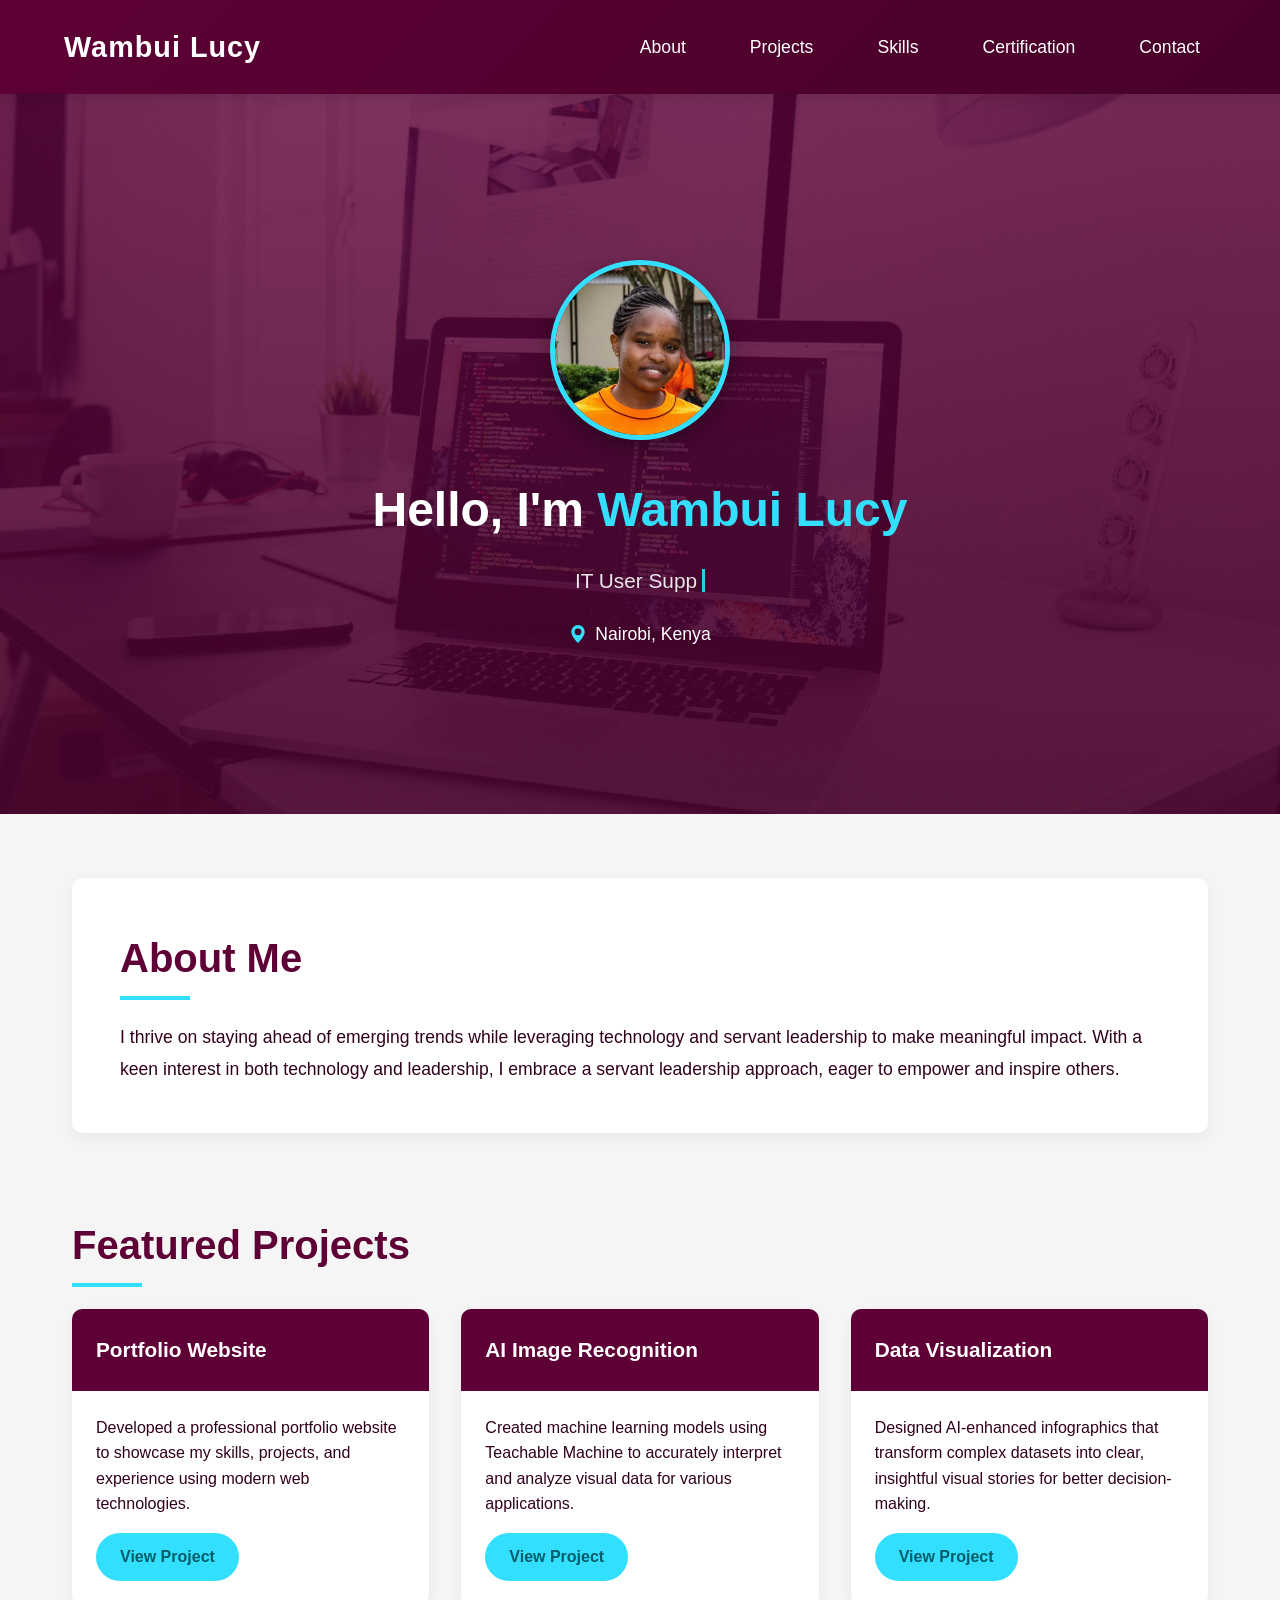
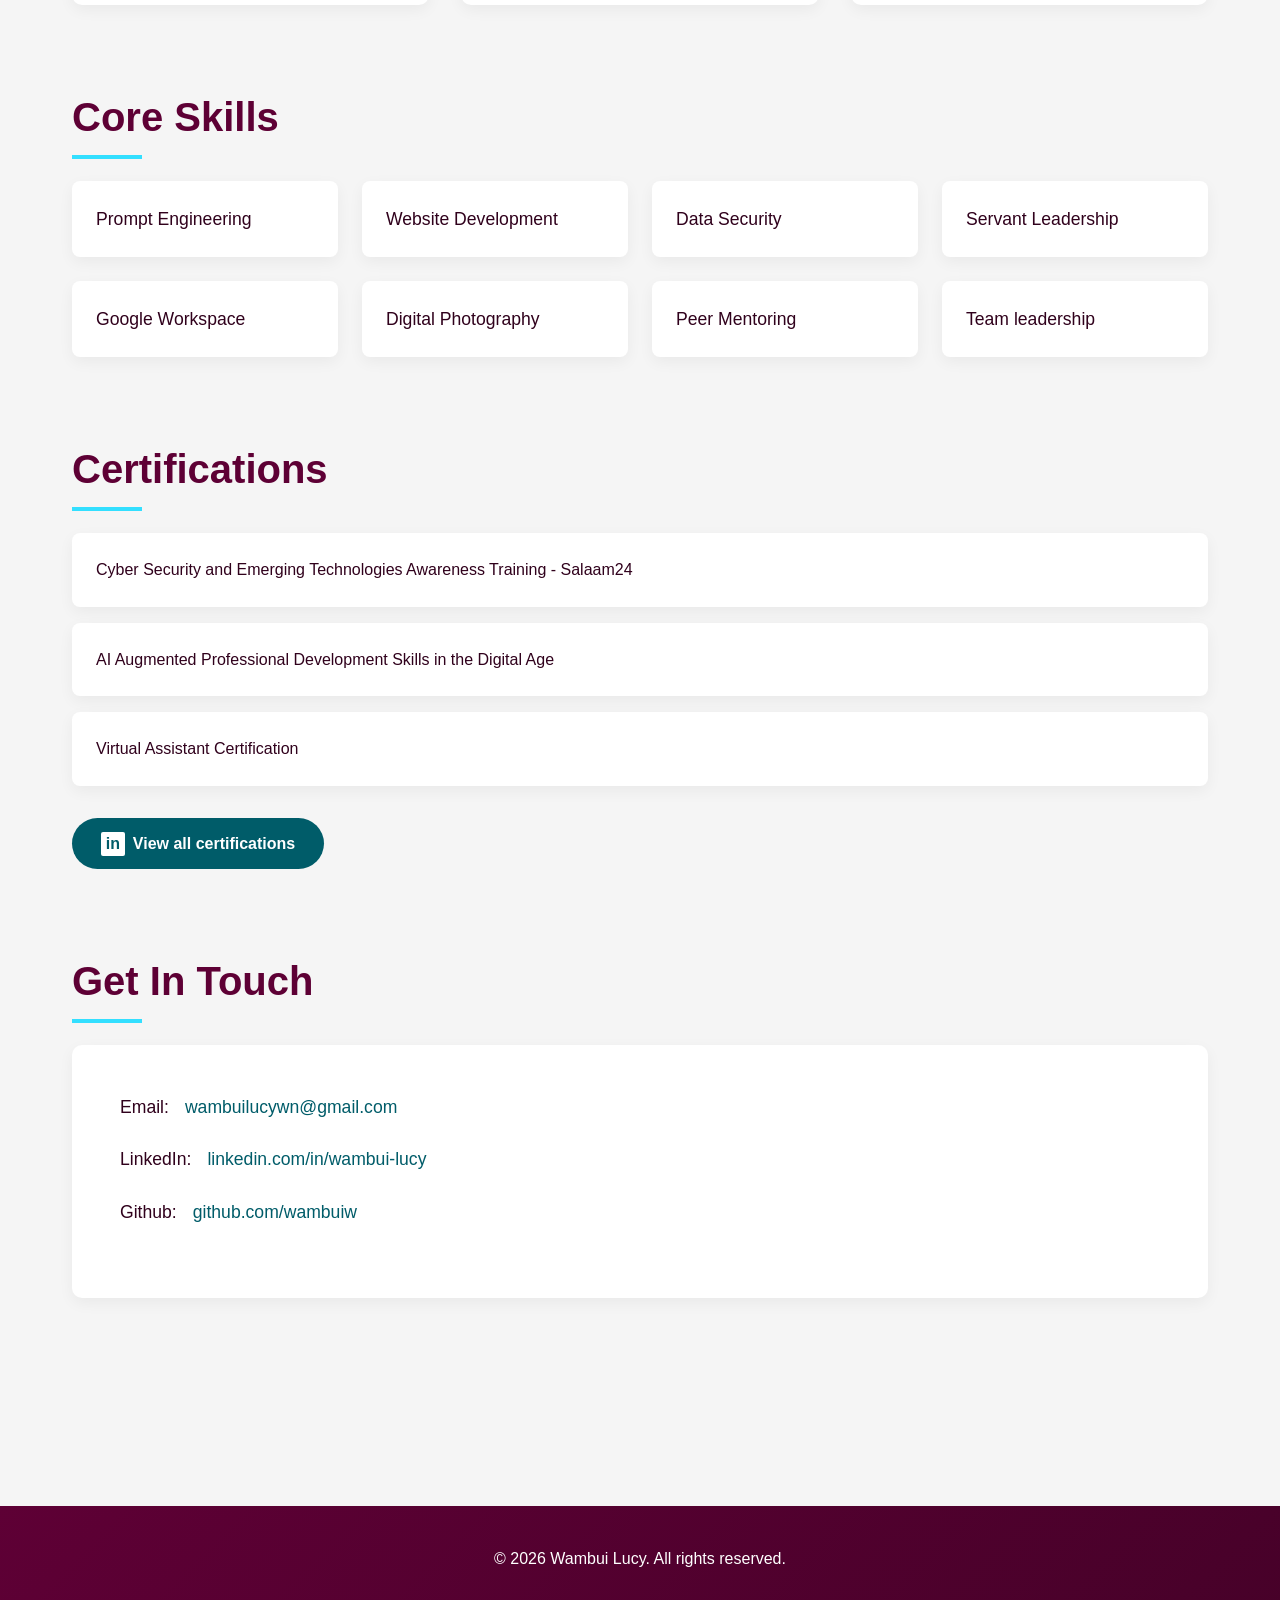
==== index.html @ 51ef9e8a "Rename portfolio.html to index.html for GitHub Pages" ====
<!DOCTYPE html>
<html lang="en">
<head>
    <meta charset="UTF-8">
    <meta name="viewport" content="width=device-width, initial-scale=1.0">
    <meta name="description" content="Professional portfolio of Wambui Lucy - IT Support Specialist, Software Developer, and AI Enthusiast">
    <title>Wambui Lucy | Portfolio</title>
    <link rel="stylesheet" href="portfolio.css">
</head>
<body>
    <nav class="navbar">
        <h1 class="logo"><a href="#" aria-label="Home">Wambui Lucy</a></h1>
        <ul class="nav-links">
            <li><a href="#about" aria-label="About section">About</a></li>
            <li><a href="#projects" aria-label="Projects section">Projects</a></li>
            <li><a href="#skills" aria-label="Skills section">Skills</a></li>
            <li><a href="#certification" aria-label="Certifications section">Certification</a></li>
            <li><a href="#contact" aria-label="Contact section">Contact</a></li>
        </ul>
    </nav>

    <header class="hero">
        <img src="images/wambui.jpeg" alt="Professional portrait of Wambui Lucy" class="profile-pic">
        <h1>Hello, I'm <span>Wambui Lucy</span></h1>
        <p class="professional-titles"><span class="txt-type" data-wait="2000" data-words='["IT User Support", "AYLF Young Leader", "Software Developer", "AI Enthusiast", "Virtual Assistant"]'></span></p>
        <div class="location">
            <svg xmlns="http://www.w3.org/2000/svg" width="16" height="16" fill="currentColor" viewBox="0 0 16 16">
                <path d="M8 16s6-5.686 6-10A6 6 0 0 0 2 6c0 4.314 6 10 6 10zm0-7a3 3 0 1 1 0-6 3 3 0 0 1 0 6z"/>
            </svg>
            <span>Nairobi, Kenya</span>
        </div>
    </header>

    <main>
        <section class="about" id="about">
            <h2>About Me</h2>
            <p>I thrive on staying ahead of emerging trends while leveraging technology and servant leadership to make meaningful impact. With a keen interest in both technology and leadership, I embrace a servant leadership approach, eager to empower and inspire others.</p>
        </section>

        <section class="projects" id="projects">
            <h2>Featured Projects</h2>
            <div class="projects-grid">
                <article class="project-card">
                    <h3>Portfolio Website</h3>
                    <p>Developed a professional portfolio website to showcase my skills, projects, and experience using modern web technologies.</p>
                    <a href="#" class="project-link" aria-label="View Portfolio Project">View Project</a>
                </article>
                
                <article class="project-card">
                    <h3>AI Image Recognition</h3>
                    <p>Created machine learning models using Teachable Machine to accurately interpret and analyze visual data for various applications.</p>
                    <a href="https://teachablemachine.withgoogle.com/models/auOOuyf0E/" 
                       target="_blank" 
                       rel="noopener noreferrer"
                       class="project-link"
                       aria-label="View AI Image Recognition Project (opens in new tab)">
                       View Project
                    </a>
                </article>
                
                <article class="project-card">
                    <h3>Data Visualization</h3>
                    <p>Designed AI-enhanced infographics that transform complex datasets into clear, insightful visual stories for better decision-making.</p>
                    <a href="https://infogram.com/average-salaries-per-job-title-1hnp27ee07qnn4g?live" 
                       target="_blank" 
                       rel="noopener noreferrer"
                       class="project-link"
                       aria-label="View Data Visualization Project (opens in new tab)">
                       View Project
                    </a>
                </article>
            </div>
        </section>

        <section class="skills" id="skills">
            <h2>Core Skills</h2>
            <ul class="skills-list">
                <li> Prompt Engineering</li>
                <li> Website Development</li>
                <li> Data Security</li>
                <li> Servant Leadership</li>
                <li> Google Workspace</li>
                <li> Digital Photography</li>
                <li>Peer Mentoring</li>
                <li>Team leadership</li>
            </ul>
        </section>

        <section class="certification" id="certification">
            <h2>Certifications</h2>
            <ul class="certifications-list">
                <li>
                     Cyber Security and Emerging Technologies Awareness Training - Salaam24
                </li>
                <li>
                    AI Augmented Professional Development Skills in the Digital Age
                </li>
                <li>
                     Virtual Assistant Certification
                </li>
            </ul>
            <div class="certifications-footer">
                <a href="https://www.linkedin.com/in/wambui-lucy-023a1b23a/details/certifications/" 
                   target="_blank" 
                   rel="noopener noreferrer"
                   class="view-all-certifications"
                   aria-label="View all certifications on LinkedIn (opens in new tab)">
                   <span class="linkedin-icon">in</span> View all certifications
                </a>
            </div>
        </section>

        <section class="contact" id="contact">
            <h2>Get In Touch</h2>
            <div class="contact-info">
                <p>
                     Email: 
                    <a href="mailto:wambuilucywn@gmail.com" aria-label="Send email to Wambui Lucy">
                        wambuilucywn@gmail.com
                    </a>
                </p>
                <p>
                     LinkedIn: 
                    <a href="https://www.linkedin.com/in/wambui-lucy-023a1b23a/" 
                       target="_blank" 
                       rel="noopener noreferrer"
                       aria-label="Connect on LinkedIn (opens in new tab)">
                        linkedin.com/in/wambui-lucy
                    </a>
                </p>
                <p>
                    Github: 
                   <a href="https://github.com/wambuiw" 
                      target="_blank" 
                      rel="noopener noreferrer"
                      aria-label="Connect on LinkedIn (opens in new tab)">
                      github.com/wambuiw
                   </a>
               </p>
            </div>
        </section>
    </main>

    <footer class="footer">
        <p>&copy; <span id="current-year">2025</span> Wambui Lucy. All rights reserved.</p>
       
    </footer>

    <script>
        // Auto-update copyright year
        document.getElementById('current-year').textContent = new Date().getFullYear();
    </script>
    <script src="portfolio.js"></script>
</body>
</html>
---- portfolio.css ----
/* Color Variables */
:root {
    --deep-purple: #5E0035;
    --dark-purple: #470129;
    --black-purple: #30011C;
    --pure-black: #000000;
    --electric-blue: #33DFFF;
    --dark-teal: #005C69;
    --white: #FFFFFF;
    --light-gray: #F5F5F5;
}

/* Base Styles */
* {
    margin: 0;
    padding: 0;
    box-sizing: border-box;
    font-family: 'Segoe UI', Tahoma, Geneva, Verdana, sans-serif;
}

body {
    background-color: var(--light-gray);
    color: var(--black-purple);
    line-height: 1.6;
}

/* Navigation */
.navbar {
    background: linear-gradient(135deg, var(--deep-purple), var(--dark-purple));
    padding: 1.5rem 5%;
    display: flex;
    justify-content: space-between;
    align-items: center;
    box-shadow: 0 4px 12px rgba(0, 0, 0, 0.1);
    position: sticky;
    top: 0;
    z-index: 100;
}

.logo a {
    color: var(--white);
    font-size: 1.8rem;
    font-weight: 700;
    text-decoration: none;
    letter-spacing: 1px;
    transition: color 0.3s;
}

.logo a:hover {
    color: var(--electric-blue);
}

.nav-links {
    display: flex;
    list-style: none;
    gap: 2rem;
}

.nav-links a {
    color: var(--white);
    text-decoration: none;
    font-weight: 500;
    font-size: 1.1rem;
    transition: all 0.3s;
    padding: 0.5rem 1rem;
    border-radius: 4px;
}

.nav-links a:hover {
    background-color: rgba(255, 255, 255, 0.1);
    color: var(--electric-blue);
}

/* Hero Section */
.hero {
    background: linear-gradient(rgba(94, 0, 53, 0.8), rgba(71, 1, 41, 0.9)), 
                url('images/hero\ section.jpg') no-repeat center/cover;
    color: var(--white);
    text-align: center;
    padding: 6rem 2rem;
    display: flex;
    flex-direction: column;
    align-items: center;
    justify-content: center;
    min-height: 80vh;
}

.profile-pic {
    width: 180px;
    height: 180px;
    border-radius: 50%;
    object-fit: cover;
    border: 5px solid var(--electric-blue);
    margin-bottom: 2rem;
    box-shadow: 0 8px 20px rgba(0, 0, 0, 0.3);
}

.hero h1 {
    font-size: 3rem;
    margin-bottom: 1rem;
}

.hero h1 span {
    color: var(--electric-blue);
}

.professional-titles {
    font-size: 1.3rem;
    max-width: 800px;
    margin: 0 auto;
    opacity: 0.9;
    min-height: 2.5rem;
}
.txt-type {
    border-right: 0.15em solid var(--electric-blue); /* Cursor effect */
    padding-right: 5px;
    animation: blink-caret 0.75s step-end infinite;
}

/* Main Content */
main {
    max-width: 1200px;
    margin: 0 auto;
    padding: 4rem 2rem;
}

section {
    margin-bottom: 5rem;
    scroll-margin-top: 100px;
}

h2 {
    font-size: 2.5rem;
    color: var(--deep-purple);
    margin-bottom: 2rem;
    position: relative;
    display: inline-block;
}

h2::after {
    content: '';
    position: absolute;
    bottom: -10px;
    left: 0;
    width: 70px;
    height: 4px;
    background-color: var(--electric-blue);
}
.location {
    display: flex;
    align-items: center;
    gap: 8px;
    margin-top: 1rem;
    color: var(--white);
    font-size: 1.1rem;
}

.location svg {
    fill: var(--electric-blue);
    width: 18px;
    height: 18px;
}

/* About Section */
.about {
    background-color: var(--white);
    padding: 3rem;
    border-radius: 10px;
    box-shadow: 0 5px 15px rgba(0, 0, 0, 0.05);
}

.about p {
    font-size: 1.1rem;
    line-height: 1.8;
}

/* Projects Section */
.projects-grid {
    display: grid;
    grid-template-columns: repeat(auto-fit, minmax(300px, 1fr));
    gap: 2rem;
}

.project-card {
    background-color: var(--white);
    border-radius: 10px;
    overflow: hidden;
    box-shadow: 0 5px 15px rgba(0, 0, 0, 0.05);
    transition: transform 0.3s, box-shadow 0.3s;
}

.project-card:hover {
    transform: translateY(-10px);
    box-shadow: 0 15px 30px rgba(0, 0, 0, 0.1);
}

.project-card h3 {
    background-color: var(--deep-purple);
    color: var(--white);
    padding: 1.5rem;
    font-size: 1.3rem;
}

.project-card p {
    padding: 1.5rem;
    padding-bottom: 1rem;
}

.project-link {
    display: inline-block;
    margin: 0 1.5rem 1.5rem;
    padding: 0.7rem 1.5rem;
    background-color: var(--electric-blue);
    color: var(--dark-teal);
    text-decoration: none;
    border-radius: 50px;
    font-weight: 600;
    transition: all 0.3s;
}

.project-link:hover {
    background-color: var(--dark-teal);
    color: var(--white);
}

/* Skills Section */
.skills-list {
    display: grid;
    grid-template-columns: repeat(auto-fit, minmax(250px, 1fr));
    gap: 1.5rem;
    list-style: none;
    
}

.skills-list li {
    background-color: var(--white);
    padding: 1.5rem;
    border-radius: 8px;
    box-shadow: 0 5px 15px rgba(0, 0, 0, 0.05);
    font-size: 1.1rem;
    font-weight: 500;
    display: flex;
    align-items: center;
    gap: 1rem;
    
}

.skill-icon {
    font-size: 1.3rem;
}

/* Certifications Section */
.certifications-list {
    list-style: none;
    margin-bottom: 2rem;
}

.certifications-list li {
    background-color: var(--white);
    padding: 1.5rem;
    margin-bottom: 1rem;
    border-radius: 8px;
    box-shadow: 0 5px 15px rgba(0, 0, 0, 0.05);
    display: flex;
    align-items: center;
    gap: 1rem;
}

.cert-icon {
    font-size: 1.3rem;
    color: var(--deep-purple);
}

.view-all-certifications {
    display: inline-flex;
    align-items: center;
    gap: 0.5rem;
    padding: 0.8rem 1.8rem;
    background-color: var(--dark-teal);
    color: var(--white);
    text-decoration: none;
    border-radius: 50px;
    font-weight: 600;
    transition: all 0.3s;
}

.view-all-certifications:hover {
    background-color: var(--deep-purple);
}

.linkedin-icon {
    font-weight: 700;
    font-family: Arial, sans-serif;
    background-color: var(--white);
    color: var(--dark-teal);
    width: 24px;
    height: 24px;
    border-radius: 2px;
    display: inline-flex;
    align-items: center;
    justify-content: center;
}

/* Contact Section */
.contact-info {
    background-color: var(--white);
    padding: 3rem;
    border-radius: 10px;
    box-shadow: 0 5px 15px rgba(0, 0, 0, 0.05);
}

.contact-info p {
    margin-bottom: 1.5rem;
    font-size: 1.1rem;
    display: flex;
    align-items: center;
    gap: 1rem;
}

.contact-info a {
    color: var(--dark-teal);
    text-decoration: none;
    font-weight: 500;
    transition: color 0.3s;
}

.contact-info a:hover {
    color: var(--deep-purple);
    text-decoration: underline;
}

.contact-icon {
    font-size: 1.3rem;
}

/* Footer */
.footer {
    background: linear-gradient(135deg, var(--deep-purple), var(--dark-purple));
    color: var(--white);
    text-align: center;
    padding: 2.5rem;
    margin-top: 4rem;
}

.footer p {
    margin-bottom: 0.5rem;
}

.footer-note {
    opacity: 0.8;
    font-size: 0.9rem;
}

/* Responsive Design */
@media (max-width: 768px) {
    .navbar {
        flex-direction: column;
        padding: 1rem;
    }
    
    .nav-links {
        margin-top: 1rem;
        gap: 1rem;
    }
    
    .hero h1 {
        font-size: 2.2rem;
    }
    
    .professional-titles {
        font-size: 1.1rem;
    }
}
/* Cursor animation */
@keyframes blink-caret {
    from, to { border-color: transparent }
    50% { border-color: var(--electric-blue); }
}
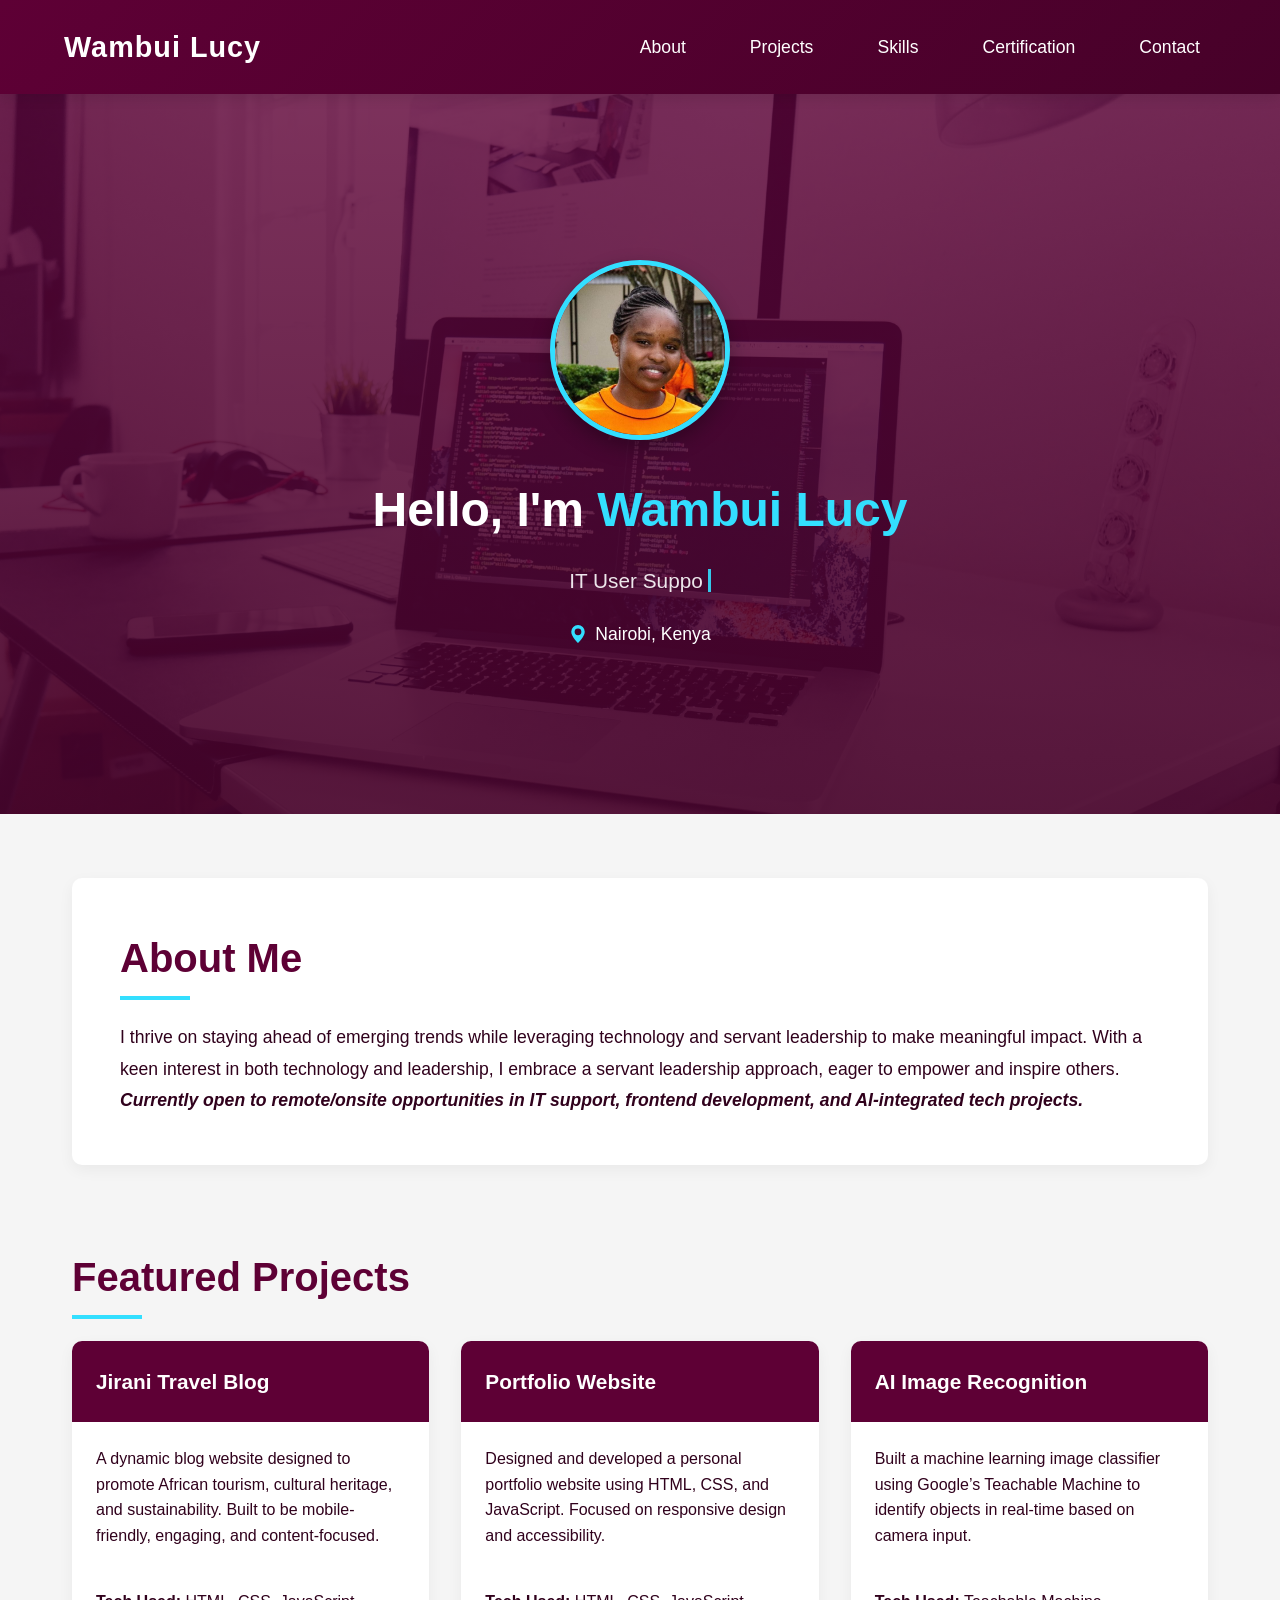
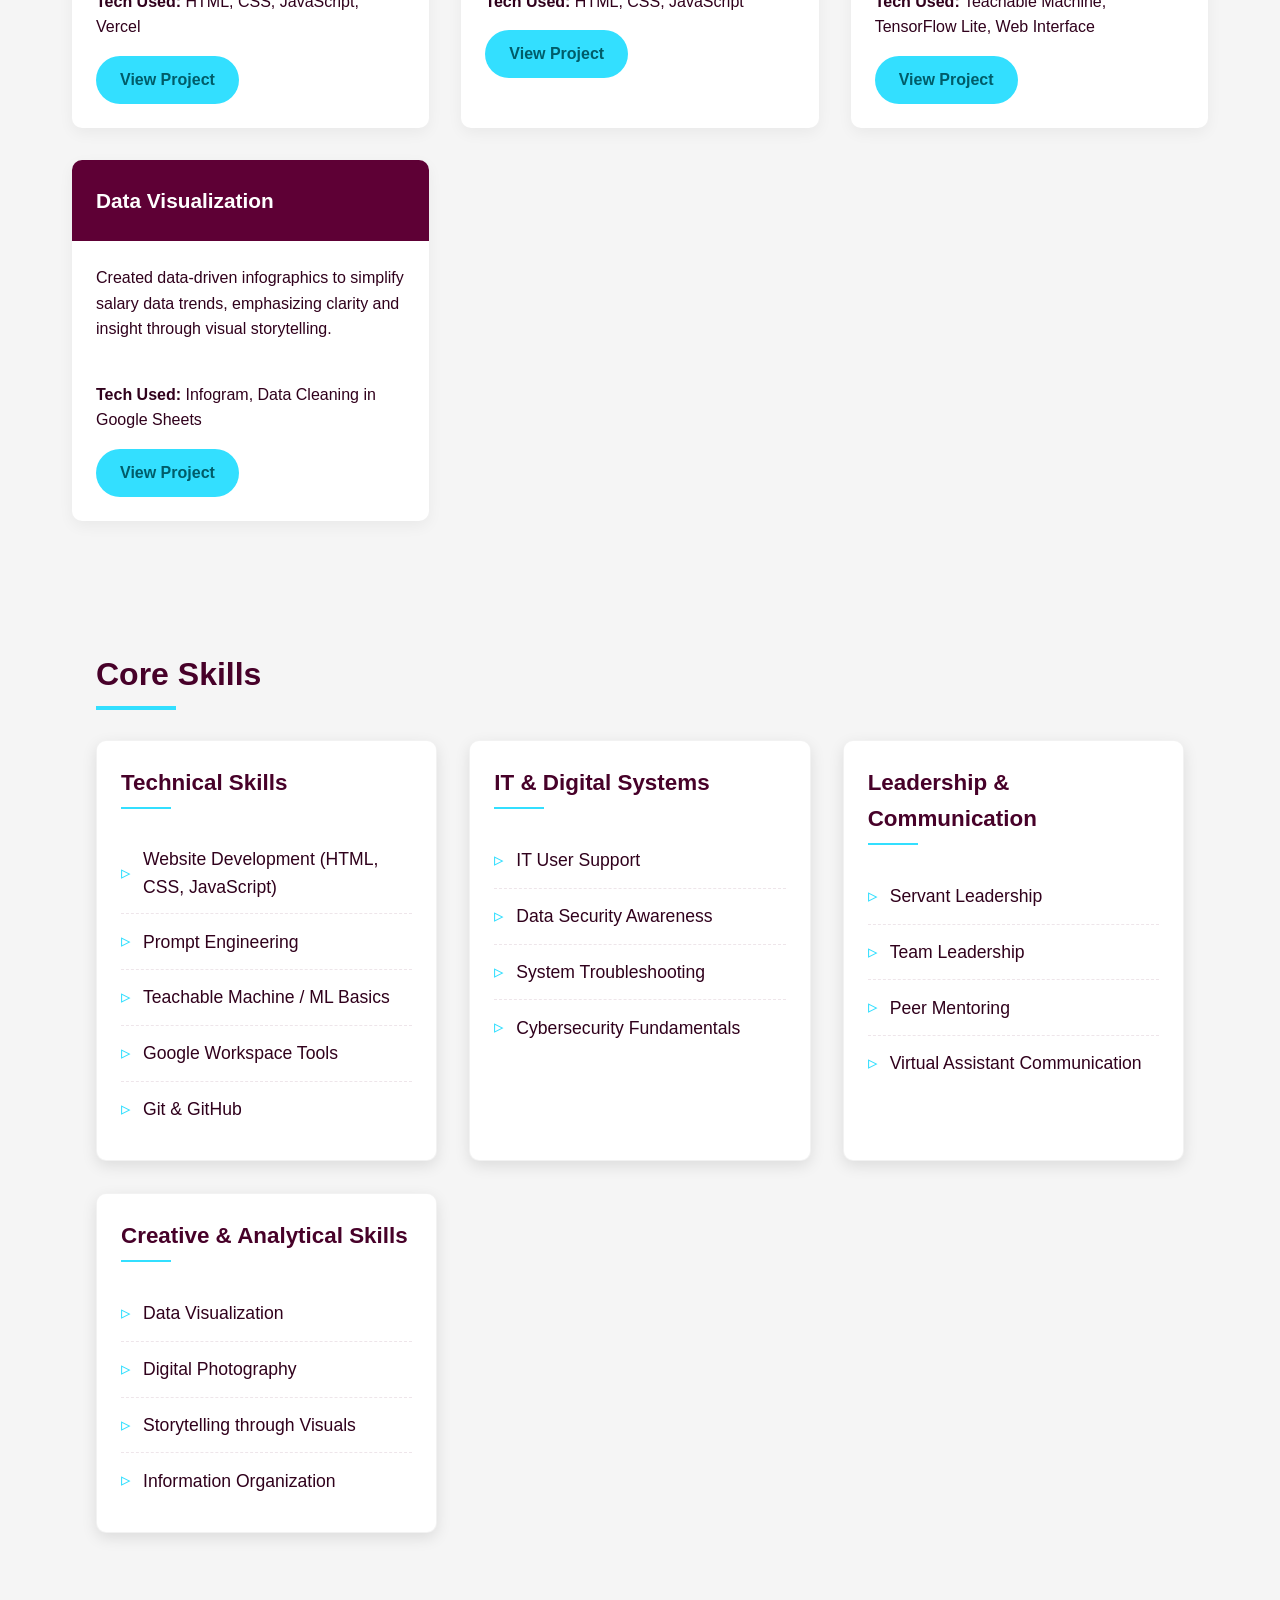
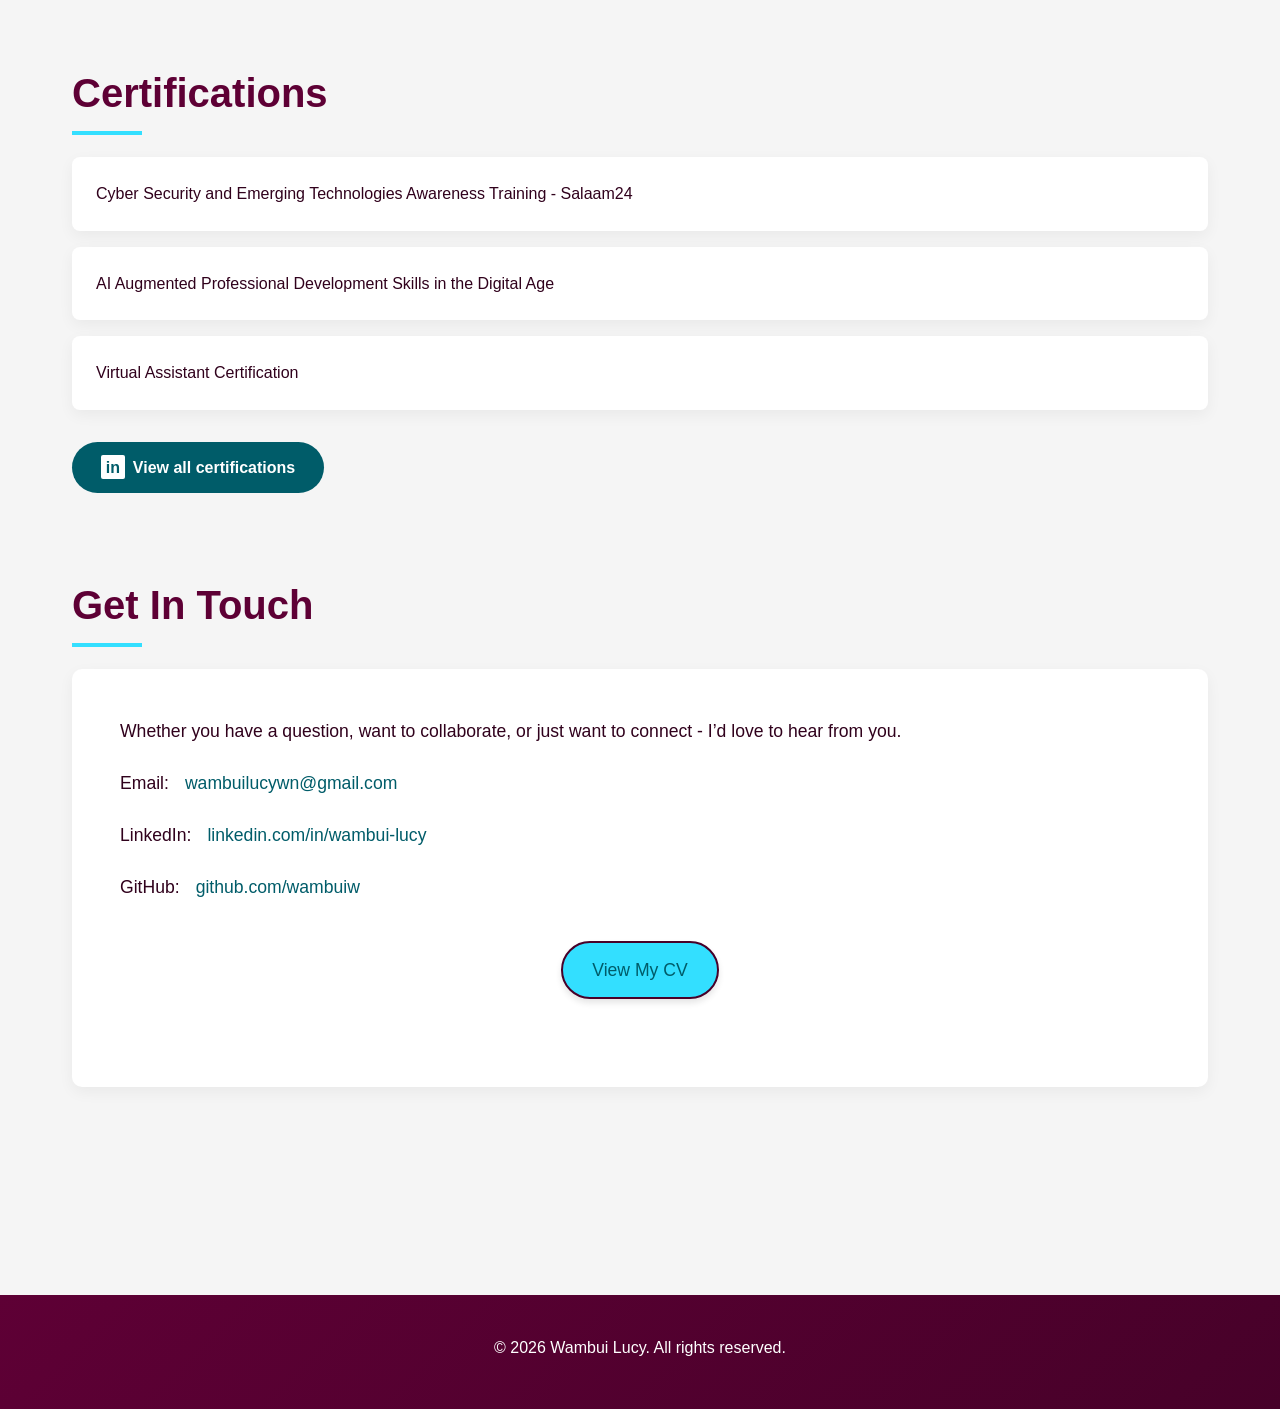
==== commit 6383517d: "Updated projects section with Jirani Travel Blog and added View My CV button" ====
--- a/index.html
+++ b/index.html
@@ -6,6 +6,8 @@
     <meta name="description" content="Professional portfolio of Wambui Lucy - IT Support Specialist, Software Developer, and AI Enthusiast">
     <title>Wambui Lucy | Portfolio</title>
     <link rel="stylesheet" href="portfolio.css">
+    <link rel="icon" href="images/favicon.png" type="image/png">
+
 </head>
 <body>
     <nav class="navbar">
@@ -35,56 +37,100 @@
         <section class="about" id="about">
             <h2>About Me</h2>
             <p>I thrive on staying ahead of emerging trends while leveraging technology and servant leadership to make meaningful impact. With a keen interest in both technology and leadership, I embrace a servant leadership approach, eager to empower and inspire others.</p>
+            <p style="font-weight:bold"><em>Currently open to remote/onsite opportunities in IT support, frontend development, and AI-integrated tech projects.</em></p>
+
         </section>
 
         <section class="projects" id="projects">
-            <h2>Featured Projects</h2>
-            <div class="projects-grid">
-                <article class="project-card">
-                    <h3>Portfolio Website</h3>
-                    <p>Developed a professional portfolio website to showcase my skills, projects, and experience using modern web technologies.</p>
-                    <a href="#" class="project-link" aria-label="View Portfolio Project">View Project</a>
-                </article>
-                
-                <article class="project-card">
-                    <h3>AI Image Recognition</h3>
-                    <p>Created machine learning models using Teachable Machine to accurately interpret and analyze visual data for various applications.</p>
-                    <a href="https://teachablemachine.withgoogle.com/models/auOOuyf0E/" 
-                       target="_blank" 
-                       rel="noopener noreferrer"
-                       class="project-link"
-                       aria-label="View AI Image Recognition Project (opens in new tab)">
-                       View Project
-                    </a>
-                </article>
-                
-                <article class="project-card">
-                    <h3>Data Visualization</h3>
-                    <p>Designed AI-enhanced infographics that transform complex datasets into clear, insightful visual stories for better decision-making.</p>
-                    <a href="https://infogram.com/average-salaries-per-job-title-1hnp27ee07qnn4g?live" 
-                       target="_blank" 
-                       rel="noopener noreferrer"
-                       class="project-link"
-                       aria-label="View Data Visualization Project (opens in new tab)">
-                       View Project
-                    </a>
-                </article>
-            </div>
-        </section>
+    <h2>Featured Projects</h2>
+    <div class="projects-grid">
+        <article class="project-card">
+    <h3>Jirani Travel Blog</h3>
+    <p>A dynamic blog website designed to promote African tourism, cultural heritage, and sustainability. Built to be mobile-friendly, engaging, and content-focused.</p>
+    <p><strong>Tech Used:</strong> HTML, CSS, JavaScript, Vercel</p>
+    <a href="https://jiranitravel-blog.vercel.app/" 
+       target="_blank" 
+       rel="noopener noreferrer" 
+       class="project-link" 
+       aria-label="View Jirani Travel Blog Project on Vercel">
+       View Project
+    </a>
+</article>
+
+
+        <article class="project-card">
+            <h3>Portfolio Website</h3>
+            <p>Designed and developed a personal portfolio website using HTML, CSS, and JavaScript. Focused on responsive design and accessibility.</p>
+            <p><strong>Tech Used:</strong> HTML, CSS, JavaScript</p>
+            <a href="#" class="project-link">View Project</a>
+        </article>
+
+        <article class="project-card">
+            <h3>AI Image Recognition</h3>
+            <p>Built a machine learning image classifier using Google’s Teachable Machine to identify objects in real-time based on camera input.</p>
+            <p><strong>Tech Used:</strong> Teachable Machine, TensorFlow Lite, Web Interface</p>
+            <a href="https://teachablemachine.withgoogle.com/models/auOOuyf0E/" target="_blank" rel="noopener noreferrer" class="project-link">View Project</a>
+        </article>
+
+        <article class="project-card">
+            <h3>Data Visualization</h3>
+            <p>Created data-driven infographics to simplify salary data trends, emphasizing clarity and insight through visual storytelling.</p>
+            <p><strong>Tech Used:</strong> Infogram, Data Cleaning in Google Sheets</p>
+            <a href="https://infogram.com/average-salaries-per-job-title-1hnp27ee07qnn4g?live" target="_blank" rel="noopener noreferrer" class="project-link">View Project</a>
+        </article>
+
+    </div>
+</section>
+
 
         <section class="skills" id="skills">
-            <h2>Core Skills</h2>
-            <ul class="skills-list">
-                <li> Prompt Engineering</li>
-                <li> Website Development</li>
-                <li> Data Security</li>
-                <li> Servant Leadership</li>
-                <li> Google Workspace</li>
-                <li> Digital Photography</li>
+    <h2>Core Skills</h2>
+    <div class="skills-grid">
+
+        <div class="skill-category">
+            <h3>Technical Skills</h3>
+            <ul>
+                <li>Website Development (HTML, CSS, JavaScript)</li>
+                <li>Prompt Engineering</li>
+                <li>Teachable Machine / ML Basics</li>
+                <li>Google Workspace Tools</li>
+                <li>Git & GitHub</li>
+            </ul>
+        </div>
+
+        <div class="skill-category">
+            <h3>IT & Digital Systems</h3>
+            <ul>
+                <li>IT User Support</li>
+                <li>Data Security Awareness</li>
+                <li>System Troubleshooting</li>
+                <li>Cybersecurity Fundamentals</li>
+            </ul>
+        </div>
+
+        <div class="skill-category">
+            <h3>Leadership & Communication</h3>
+            <ul>
+                <li>Servant Leadership</li>
+                <li>Team Leadership</li>
                 <li>Peer Mentoring</li>
-                <li>Team leadership</li>
-            </ul>
-        </section>
+                <li>Virtual Assistant Communication</li>
+            </ul>
+        </div>
+
+        <div class="skill-category">
+            <h3>Creative & Analytical Skills</h3>
+            <ul>
+                <li>Data Visualization</li>
+                <li>Digital Photography</li>
+                <li>Storytelling through Visuals</li>
+                <li>Information Organization</li>
+            </ul>
+        </div>
+
+    </div>
+</section>
+
 
         <section class="certification" id="certification">
             <h2>Certifications</h2>
@@ -110,35 +156,41 @@
             </div>
         </section>
 
-        <section class="contact" id="contact">
-            <h2>Get In Touch</h2>
-            <div class="contact-info">
-                <p>
-                     Email: 
-                    <a href="mailto:wambuilucywn@gmail.com" aria-label="Send email to Wambui Lucy">
-                        wambuilucywn@gmail.com
-                    </a>
-                </p>
-                <p>
-                     LinkedIn: 
-                    <a href="https://www.linkedin.com/in/wambui-lucy-023a1b23a/" 
-                       target="_blank" 
-                       rel="noopener noreferrer"
-                       aria-label="Connect on LinkedIn (opens in new tab)">
-                        linkedin.com/in/wambui-lucy
-                    </a>
-                </p>
-                <p>
-                    Github: 
-                   <a href="https://github.com/wambuiw" 
-                      target="_blank" 
-                      rel="noopener noreferrer"
-                      aria-label="Connect on LinkedIn (opens in new tab)">
-                      github.com/wambuiw
-                   </a>
-               </p>
-            </div>
-        </section>
+       <section class="contact" id="contact">
+    <h2>Get In Touch</h2>
+   
+    <div class="contact-info">
+         <p>Whether you have a question, want to collaborate, or just want to connect - I’d love to hear from you.</p>
+        <p>Email: 
+            <a href="mailto:wambuilucywn@gmail.com">
+                wambuilucywn@gmail.com
+            </a>
+        </p>
+        <p>LinkedIn: 
+            <a href="https://www.linkedin.com/in/wambui-lucy-023a1b23a/" target="_blank" rel="noopener noreferrer">
+                linkedin.com/in/wambui-lucy
+            </a>
+        </p>
+        <p>GitHub: 
+            <a href="https://github.com/wambuiw" target="_blank" rel="noopener noreferrer">
+                github.com/wambuiw
+            </a>
+        </p>
+
+   <div class="cv-download">
+    <a href="https://drive.google.com/file/d/1HYFkkTebTGwaN2pwCoc5w-xYXKmsPvlf/view?usp=drive_link" 
+       target="_blank" 
+       rel="noopener noreferrer" 
+       class="btn" 
+       aria-label="View Wambui Lucy's CV on Google Drive">
+        View My CV
+    </a>
+</div>
+
+
+    </div>
+</section>
+
     </main>
 
     <footer class="footer">
--- a/portfolio.css
+++ b/portfolio.css
@@ -224,29 +224,117 @@
 }
 
 /* Skills Section */
-.skills-list {
+.skills {
+    padding: 3rem 1.5rem;
+    background-color: var(--light-gray);
+}
+
+.skills h2 {
+    text-align: center;
+    color: var(--dark-purple);
+    margin-bottom: 2.5rem;
+    font-size: 2rem;
+    position: relative;
+}
+
+.skills h2::after {
+    content: '';
+    display: block;
+    width: 80px;
+    height: 4px;
+    background: var(--electric-blue);
+    margin: 0.5rem auto 0;
+}
+
+.skills-grid {
     display: grid;
-    grid-template-columns: repeat(auto-fit, minmax(250px, 1fr));
-    gap: 1.5rem;
+    grid-template-columns: repeat(auto-fit, minmax(300px, 1fr));
+    gap: 2rem;
+    max-width: 1200px;
+    margin: 0 auto;
+}
+
+.skill-category {
+    background-color: var(--white);
+    border-radius: 10px;
+    box-shadow: 0 5px 15px rgba(0, 0, 0, 0.1);
+    padding: 1.5rem;
+    transition: all 0.3s ease;
+    border: 1px solid rgba(0, 0, 0, 0.05);
+    position: relative;
+    overflow: hidden;
+}
+
+.skill-category:hover {
+    transform: translateY(-5px);
+    box-shadow: 0 15px 30px rgba(0, 0, 0, 0.15);
+    border-color: var(--electric-blue);
+}
+
+.skill-category::before {
+    content: '';
+    position: absolute;
+    top: 0;
+    left: 0;
+    width: 100%;
+    height: 5px;
+    background: linear-gradient(90deg, var(--electric-blue), var(--dark-teal));
+    transform: scaleX(0);
+    transform-origin: left;
+    transition: transform 0.3s ease;
+}
+
+.skill-category:hover::before {
+    transform: scaleX(1);
+}
+
+.skill-category h3 {
+    color: var(--dark-purple);
+    margin-bottom: 1.5rem;
+    font-size: 1.4rem;
+    position: relative;
+    padding-bottom: 0.5rem;
+}
+
+.skill-category h3::after {
+    content: '';
+    position: absolute;
+    bottom: 0;
+    left: 0;
+    width: 50px;
+    height: 2px;
+    background-color: var(--electric-blue);
+    transition: width 0.3s ease;
+}
+
+.skill-category:hover h3::after {
+    width: 80px;
+}
+
+.skill-category ul {
     list-style: none;
-    
-}
-
-.skills-list li {
-    background-color: var(--white);
-    padding: 1.5rem;
-    border-radius: 8px;
-    box-shadow: 0 5px 15px rgba(0, 0, 0, 0.05);
+    padding: 0;
+    margin: 0;
+}
+
+.skill-category li {
+    padding: 0.75rem 0;
+    color: var(--black-purple);
     font-size: 1.1rem;
-    font-weight: 500;
-    display: flex;
-    align-items: center;
-    gap: 1rem;
-    
-}
-
-.skill-icon {
-    font-size: 1.3rem;
+    border-bottom: 1px dashed rgba(94, 0, 53, 0.1);
+    display: flex;
+    align-items: center;
+}
+
+.skill-category li::before {
+    content: '▹';
+    color: var(--electric-blue);
+    margin-right: 0.75rem;
+    font-size: 1.2rem;
+}
+
+.skill-category li:last-child {
+    border-bottom: none;
 }
 
 /* Certifications Section */
@@ -331,6 +419,69 @@
 
 .contact-icon {
     font-size: 1.3rem;
+}
+/* CV Download Button */
+.cv-download {
+    text-align: center;
+    margin: 2.5rem 0;
+}
+
+.btn {
+    display: inline-flex;
+    align-items: center;
+    justify-content: center;
+    gap: 0.5rem;
+    padding: 0.8rem 1.8rem;
+    font-size: 1.1rem;
+    font-weight: 600;
+    color: var(--white);
+    background-color: var(--electric-blue);
+    border: 2px solid var(--dark-purple);
+    border-radius: 50px;
+    text-decoration: none;
+    cursor: pointer;
+    transition: all 0.3s ease;
+    box-shadow: 0 4px 6px rgba(0, 0, 0, 0.1);
+    position: relative;
+    overflow: hidden;
+}
+
+.btn:hover {
+    background-color: var(--dark-teal);
+    border-color: var(--deep-purple);
+    transform: translateY(-2px);
+    box-shadow: 0 6px 12px rgba(0, 0, 0, 0.15);
+}
+
+.btn:focus {
+    outline: none;
+    box-shadow: 0 0 0 3px rgba(51, 223, 255, 0.5);
+}
+
+.btn::before {
+    content: '';
+    position: absolute;
+    top: 0;
+    left: -100%;
+    width: 100%;
+    height: 100%;
+    background: linear-gradient(90deg, transparent, rgba(255, 255, 255, 0.2), transparent);
+    transition: 0.5s;
+}
+
+.btn:hover::before {
+    left: 100%;
+}
+
+/* Optional: Add a subtle pulse animation on hover */
+@keyframes pulse {
+    0% { transform: scale(1); }
+    50% { transform: scale(1.05); }
+    100% { transform: scale(1); }
+}
+
+.btn:hover {
+    animation: pulse 1.5s infinite;
 }
 
 /* Footer */
